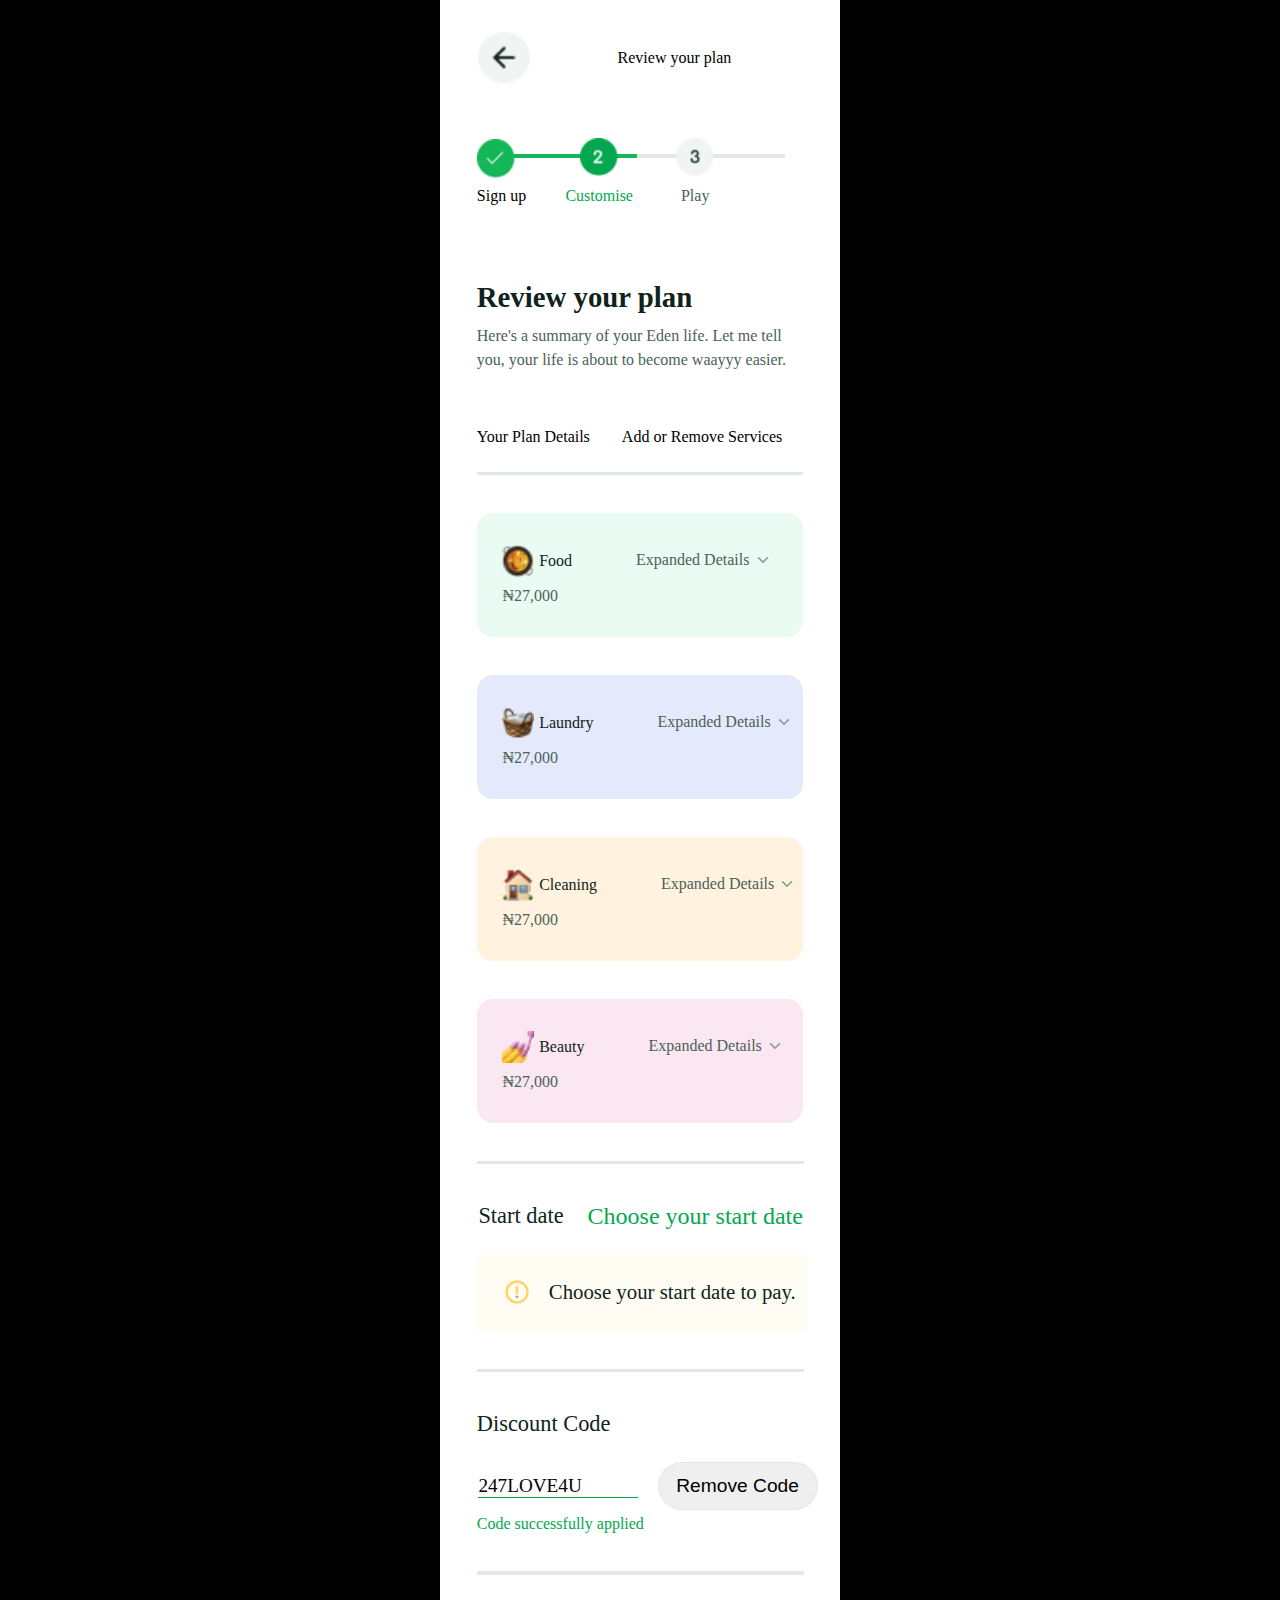
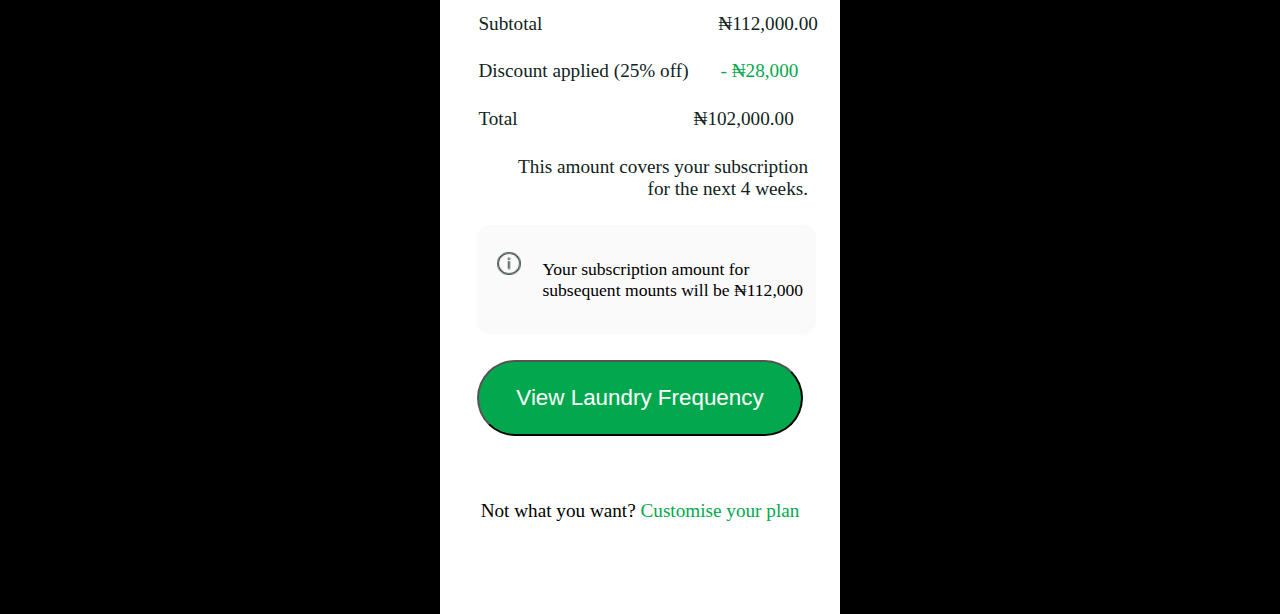
==== sample-five.html @ 5dcfb538 "added the three and five html file" ====
<html lang="en">
  <head>
    <meta charset="UTF-8" />
    <meta name="viewport" content="width=device-width, initial-scale=1.0" />
    <link rel="stylesheet" href="./assets/css/five.css" />
    <title>Document</title>
  </head>
  <body>
    <div class="wrapper">
      <div class="container">
        <header>
          <img
            src="./images/icon/arrow-back.png"
            alt="go back arrow-back"
            class="arrow-back"
          />
          <p class="header-text">Review your plan</p>
        </header>
        <!-- registration flow start here  -->
        <section class="registration">
          <div class="registration__line"></div>
          <div class="registration__apple"></div>
          <div class="registration__greenline"></div>
          <div class="registration_checked">
            <img
              src="./images/icon/checked.png"
              alt="checked-icon"
              class="registration__checked-img"
            />
            <p>Sign up</p>
          </div>
          <div class="registration__icon-2">
            <img
              src="./images/icon/two.png"
              alt="two-icon"
              class="registration__checked-img"
            />
            <p>Customise</p>
          </div>
          <div class="registration__icon-3">
            <img
              src="./images/icon/three.png"
              alt="three-icon"
              class="registration__checked-img"
            />
            <p>Play</p>
          </div>
        </section>
        <!-- review section start here  -->
        <section class="review">
          <h2>Review your plan</h2>
          <p>
            Here's a summary of your Eden life. Let me tell you, your life is
            about to become waayyy easier.
          </p>
        </section>
        <!-- plan section start here  -->
        <section class="plan">
          <div class="plan__content">
            <p>Your Plan Details</p>
            <p>Add or Remove Services</p>
          </div>
          <div class="plan__line"></div>
        </section>
        <!-- item-box start here   -->
        <section class="box food-box">
          <div class="box-item">
            <div class="box-item-1">
              <img src="./images/icon/food.png" alt="food-image" />
              <p>Food</p>
            </div>
            <div class="box-item-2">
              <p>Expanded Details</p>
              <img src="./images/icon/Arrow-down.png" alt="" />
            </div>
          </div>
          <p class="box-item-price">₦27,000</p>
        </section>

        <section class="box laundry-box">
          <div class="box-item">
            <div class="box-item-1">
              <img src="./images/icon/laundry.png" alt="food-image" />
              <p>Laundry</p>
            </div>
            <div class="box-item-2">
              <p>Expanded Details</p>
              <img src="./images/icon/Arrow-down.png" alt="" />
            </div>
          </div>
          <p class="box-item-price">₦27,000</p>
        </section>

        <section class="box cleaning-box">
          <div class="box-item">
            <div class="box-item-1">
              <img src="./images/icon/cleaning.png" alt="food-image" />
              <p>Cleaning</p>
            </div>
            <div class="box-item-2">
              <p>Expanded Details</p>
              <img src="./images/icon/Arrow-down.png" alt="" />
            </div>
          </div>
          <p class="box-item-price">₦27,000</p>
        </section>
        <section class="box beauty-box">
          <div class="box-item">
            <div class="box-item-1">
              <img src="./images/icon/beauty.png" alt="food-image" />
              <p>Beauty</p>
            </div>
            <div class="box-item-2">
              <p>Expanded Details</p>
              <img src="./images/icon/Arrow-down.png" alt="" />
            </div>
          </div>
          <p class="box-item-price">₦27,000</p>
        </section>
        <div class="box__line"></div>

        <section>
          <div class="date">
            <p class="start-date">Start date</p>
            <p class="choose-date">Choose your start date</p>
          </div>
          <div class="schedule">
            <img src="./images/icon/schedule.png" alt="" />
            <p>Choose your start date to pay.</p>
          </div>
          <div class="box__line"></div>
          <div>
            <h3 class="discount">Discount Code</h3>
            <div class="discount__code">
              <div class="code">247LOVE4U</div>
              <button class="discount__code-remove">Remove Code</button>
            </div>
            <p class="applied-code">Code successfully applied</p>
          </div>
          <div class="box__line"></div>
          <div class="total">
            <p class="subtotal">Subtotal</p>
            <p class="maintotal">₦112,000.00</p>
          </div>
          <div class="total">
            <p class="applied-discount">Discount applied (25% off)</p>
            <p class="discount-total">- ₦28,000</p>
          </div>
          <div class="total">
            <p class="subtotal">Total</p>

            <p class="maintotal">₦102,000.00</p>
          </div>
          <p class="duration">
            This amount covers your subscription <br />
            for the next 4 weeks.
          </p>
          <div class="alert">
            <img src="./images/icon/alert.png" alt="alert" />
            <p>
              Your subscription amount for subsequent mounts will be ₦112,000
            </p>
          </div>
        
        </section>
        <footer>
           
               <button class="view-btn">View Laundry Frequency</button> 
               <p> <span>Not what you want?</span> Customise your plan</p>
            
        </footer>
      </div>
    </div>
  </body>
</html>
---- assets/css/five.css ----
* {
    padding: 0;
    margin: 0;
    box-sizing: border-box;
  }
  body {
    background: #000;
    display: flex;
    justify-content: center;
    height: 100dvh;
    overflow: scroll;
  }
  .wrapper {
    background: white;
    width: 400px;
    max-width: 414px;
  }
  .container {
    display: flex;
    flex-direction: column;
    box-sizing: border-box;
    flex-shrink: 0;
    padding: 2rem 0rem 2.7rem 2.3rem;
    width: 100%;
    color: black;
    background: white;
  }
  header {
    display: flex;
    align-items: center;
    margin: 0rem 13rem 3.2rem 0.1rem;
    flex-shrink: 0;
    width: calc(100% -13rem);
  }
  .arrow-back {
    flex-shrink: 0;
    height: 3.2rem;
    margin-right: 5.5rem;
    object-fit: contain;
    vertical-align: top;
    width: 3.2rem;
  }
  .header-text {
    display: flex;
    justify-content: center;
    flex-shrink: 0;
  }
  .registration {
    flex-shrink: 0;
    position: relative;
    height: 5.2rem;
    margin: 0rem 2.5rem 3.9rem 0rem;
  }
  .registration__line {
    background-color: #e1e9e5;
    height: 0.3rem;
    left: 3.1rem;
    top: 1.2rem;
    width: 80%;
    position: absolute;
  }
  .registration__apple {
    background-image: url("/images/apple.png");
    position: absolute;
    background-position: center;
    background-repeat: no-repeat;
    background-size: cover;
    top: 0;
    left: 17rem;
    width: 2.8rem;
    height: 2.8rem;
  }
  .registration__greenline {
    background-color: #14b757;
    position: relative;
    height: 0.3rem;
    width: 8rem;
    left: 2rem;
    top: 1.2rem;
  }
  .registration__checked {
    height: 5.3rem;
    left: 0;
    top: 0.2rem;
    position: absolute;
    width: 4rem;
  }
  .registration__checked-img {
    height: 2.4rem;
    margin-bottom: 0.6rem;
    object-fit: contain;
    width: 2.4rem;
  }
  .registration__checked > p {
    color: #4a6258;
    line-height: 1.3;
    font-size: 1rem;
    font-weight: 300;
  }
  .registration__icon-2 {
    display: flex;
    align-items: center;
    flex-direction: column;
    position: absolute;
    left: 5rem;
    top: 0.2rem;
    height: 5.3rem;
    width: 5.3rem;
  }
  .registration__icon-2 > p {
    color: #03a84e;
    line-height: 1.3;
    font-size: 1rem;
    font-weight: 300;
  }
  .registration__icon-3 {
    display: flex;
    align-items: center;
    flex-direction: column;
    position: absolute;
    left: 11rem;
    top: 0.2rem;
    height: 5.3rem;
    width: 5.3rem;
  }
  .registration__icon-3 > p {
    color: #4a6258;
    line-height: 1.3;
    font-size: 1rem;
    font-weight: 300;
  }
  
  .review {
    display: flex;
    flex-shrink: 0;
    flex-direction: column;
    margin: 0rem 3rem 3.5rem 0rem;
  }
  .review > h2 {
    flex-shrink: 0;
    color: #0f231a;
    font-weight: 700;
    line-height: 1.2;
    margin-bottom: 0.6rem;
    font-size: 1.8rem;
  }
  .review > p {
    color: #4a6258;
    flex-shrink: 0;
    font-size: 1rem;
    font-weight: 400;
    line-height: 1.5;
  }
  
  .plan {
    display: flex;
    align-items: center;
    flex-direction: column;
    flex-shrink: 0;
    margin: 0rem 2.3rem 2.4rem 0rem;
  }
  .plan__content {
    display: flex;
    width: 100%;
    flex-shrink: 0;
    margin-bottom: 1.6rem;
    align-items: center;
  }
  .plan__content:first-child > p {
    margin-right: 2rem;
    flex-shrink: 0;
    color: #000;
    font-weight: 400;
  }
  .plan__content:last-child > p {
    flex-shrink: 0;
    color: #03a84e;
    font-weight: 400;
    text-align: right;
  }
  .plan__line {
    background-color: #e1e9e5;
    height: 0.2rem;
    width: 100%;
  }
  .box {
    flex-shrink: 0;
    box-sizing: border-box;
    border-radius: 1rem;
    margin: 0rem 2.3rem 2.4rem 0rem;
    padding: 2rem 2.156rem 2rem 1.6rem;
  }
  .box-item {
    display: flex;
    align-items: center;
    height: 2rem;
    margin-bottom: 0.6rem;
    /* background-color: yellow; */
  }
  .box-item-price {
    color: #4a6258;
    font-size: 1rem;
    font-weight: 400;
    text-align: left;
  }
  .box-item-1 {
    display: flex;
    align-items: center;
    height: 100%;
    margin-right: 4rem;
  }
  .box-item-1 img {
    height: 2rem;
    flex-shrink: 0;
    object-fit: contain;
    width: 2rem;
    margin-right: 0.3rem;
  }
  .box-item-1 p {
    color: #0f231a;
    flex-shrink: 0;
    font-weight: 400;
  }
  .box-item-2 {
    align-items: center;
    display: flex;
    flex-shrink: 0;
    height: calc(100% - 0.4rem);
    margin: 0.1rem 0rem 0.3rem 0rem;
  }
  .box-item-2 p {
    color: #4a6258;
    flex-shrink: 0;
    text-align: right;
    margin-right: 0.2rem;
  }
  .food-box {
    background-color: #e9fbf2;
  }
  .laundry-box {
    background-color: #e5e9fc;
  }
  .beauty-box {
    background-color: #fbe7f1;
  }
  .cleaning-box {
    background-color: #fff3df;
  }
  
  .box__line {
    background-color: #e1e9e5;
    height: 0.2rem;
    width: 90%;
    margin: 0rem 2.3rem 2.4rem 0rem;
  }
  .date {
    display: flex;
    align-items: center;
    flex-shrink: 0;
    margin: 0rem 2rem 1.6rem 0.1rem;
  }
  .start-date {
    color: #0f231a;
    flex-shrink: 0;
    font-weight: 400;
    margin-right: 1.5rem;
    font-size: 1.4rem;
  }
  .choose-date {
    color: #03a84e;
    flex-shrink: 0;
    font-weight: 400;
    font-size: 1.5rem;
  }
  .schedule {
    display: flex;
    align-items: center;
    flex-shrink: 0;
    box-sizing: border-box;
    margin: 0rem 2rem 2.4rem 0.1rem;
    padding: 1.5rem 5rem 1.6rem 1.6rem;
    background: #fffcf4;
  }
  .schedule img {
    height: 1.6rem;
    margin-right: 1.2rem;
    width: 1.6rem;
    object-fit: contain;
    vertical-align: top;
    flex-shrink: 0;
  }
  .schedule p {
    flex-shrink: 0;
    color: #0f231a;
    font-size: 1.3rem;
    font-weight: 500;
  }
  .discount {
    color: #0f231a;
    flex-shrink: 0;
    font-weight: 400;
    margin: 0rem 10rem 1.6rem 0rem;
    font-size: 1.4rem;
  }
  .discount__code {
    display: flex;
    flex-shrink: 0;
    align-items: center;
    margin: 0rem 2.4rem 0.3rem 0.1rem;
  }
  .code {
    border-bottom: solid 0.1rem #03a84e;
    flex-shrink: 0;
    font-weight: 400;
    font-size: 1.2rem;
    margin-right: 1.2rem;
    width: 10rem;
  }
  .discount__code-remove {
    text-align: center;
    border: solid 0.1rem #e1e9e5;
    color: #000;
    height: 3rem;
    width: 10rem;
    font-size: 1.2rem;
    font-weight: 400;
    flex-shrink: 0;
    border-radius: 3.2rem;
  }
  .applied-code {
    color: #03a84e;
    flex-shrink: 0;
    font-size: 1rem;
    font-weight: 400;
    margin: 0rem 2rem 2.4rem 0rem;
  }
  .total {
    display: flex;
    flex-shrink: 0;
    align-items: center;
    margin: 0rem 2.4rem 1.6rem 0.1rem;
  }
  .subtotal {
    flex-shrink: 0;
    color: #0f231a;
    margin-right: 11rem;
    font-weight: 400;
    font-size: 1.2rem;
  }
  .maintotal {
    flex-shrink: 0;
    color: #0f231a;
    font-weight: 400;
    font-size: 1.2rem;
    text-align: right;
  }
  .applied-discount {
    flex-shrink: 0;
    color: #0f231a;
    margin-right: 2rem;
    font-weight: 400;
    font-size: 1.2rem;
  }
  .discount-total {
    flex-shrink: 0;
    color: #03a84e;
    font-weight: 400;
    font-size: 1.2rem;
    text-align: right;
  }
  .duration {
    flex-shrink: 0;
    color: #0f231a;
    margin-right: 2rem;
    font-weight: 400;
    font-size: 1.2rem;
    text-align: right;
  }
  .alert {
    display: flex;
    align-items: center;
    background-color: #f9faf9;
    border-radius: 0.8rem;
    flex-shrink: 0;
    margin: 1.6rem 17rem 1.6rem 0rem;
    padding: 1.6rem 20rem 1.6rem 1.2rem;
  }
  .alert img {
    height: 1.6rem;
    width: 1.6rem;
    flex-shrink: 0;
    object-fit: contain;
    margin: 0rem 1.3rem 2rem 0rem;
  }
  .alert p {
    flex-shrink: 0;
    max-width: 17rem;
    font-size: 1.1rem;
  }
  footer {
    display: flex;
    align-items: center;
    flex-direction: column;
    flex-shrink: 0;
    margin-right: 2.3rem;
  }
  .view-btn {
    background-color: #03a84e;
    height: 4.8rem;
    width: 100%;
    display: flex;
    align-items: center;
    justify-content: center;
    border-radius: 3.2rem;
    flex-shrink: 0;
    outline: none;
    color: #fff;
    text-align: center;
    font-size: 1.4rem;
    font-weight: 400;
    margin-bottom: 4rem;
  }
  footer > p {
    color: #03a84e;
    font-weight: 400;
    font-size: 1.2rem;
    margin-bottom: 3rem;
  }
  footer > p > span {
    color: black;
  }
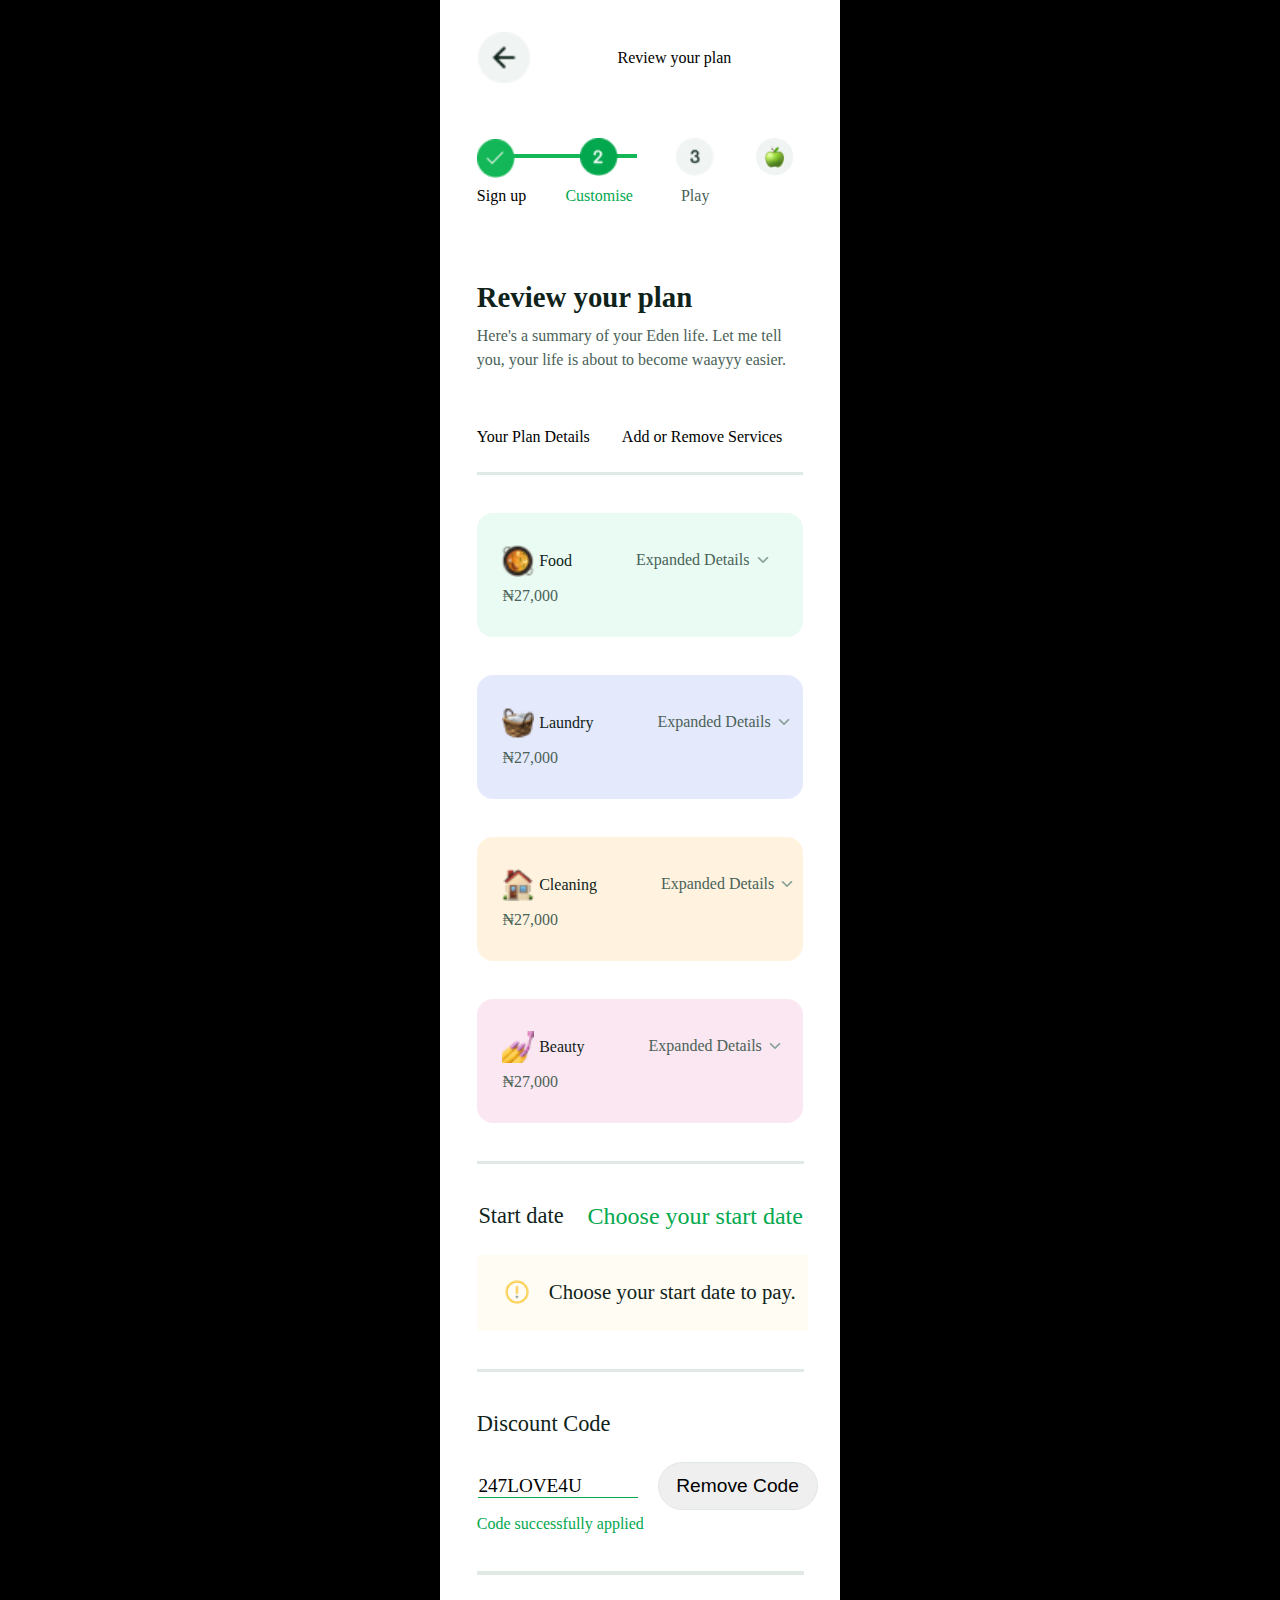
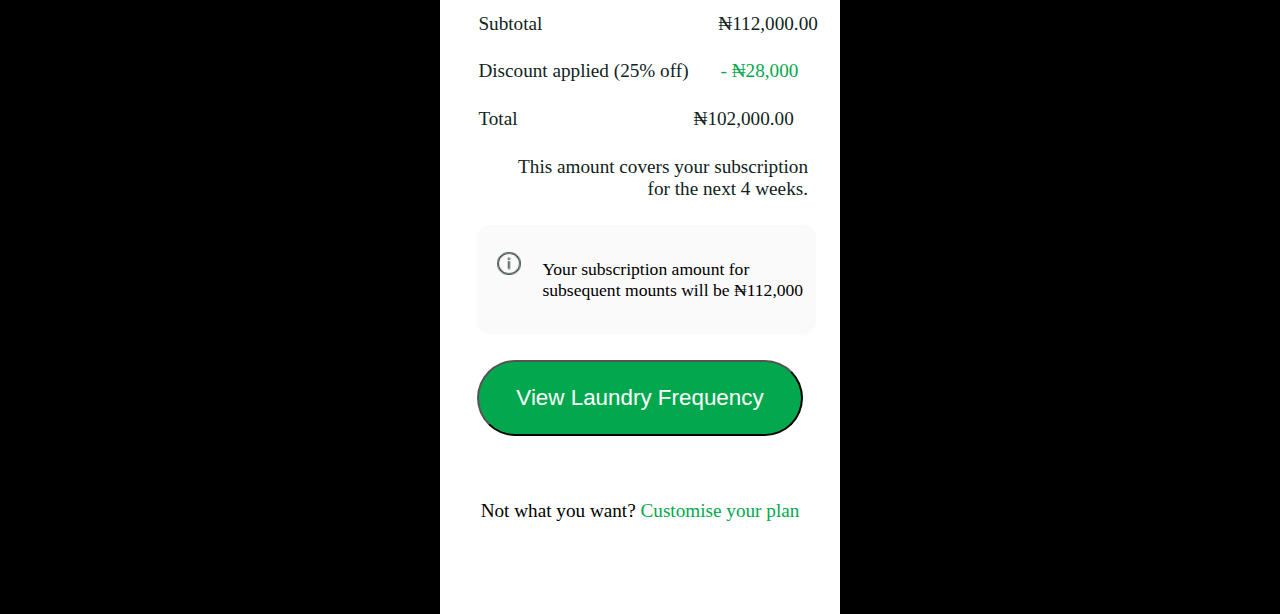
==== commit 559350dc: "updated the five nd three components" ====
--- a/sample-five.html
+++ b/sample-five.html
@@ -1,175 +1,166 @@
 <html lang="en">
-  <head>
+
+<head>
     <meta charset="UTF-8" />
     <meta name="viewport" content="width=device-width, initial-scale=1.0" />
     <link rel="stylesheet" href="./assets/css/five.css" />
     <title>Document</title>
-  </head>
-  <body>
+</head>
+
+<body>
     <div class="wrapper">
-      <div class="container">
-        <header>
-          <img
-            src="./images/icon/arrow-back.png"
-            alt="go back arrow-back"
-            class="arrow-back"
-          />
-          <p class="header-text">Review your plan</p>
-        </header>
-        <!-- registration flow start here  -->
-        <section class="registration">
-          <div class="registration__line"></div>
-          <div class="registration__apple"></div>
-          <div class="registration__greenline"></div>
-          <div class="registration_checked">
-            <img
-              src="./images/icon/checked.png"
-              alt="checked-icon"
-              class="registration__checked-img"
-            />
-            <p>Sign up</p>
-          </div>
-          <div class="registration__icon-2">
-            <img
-              src="./images/icon/two.png"
-              alt="two-icon"
-              class="registration__checked-img"
-            />
-            <p>Customise</p>
-          </div>
-          <div class="registration__icon-3">
-            <img
-              src="./images/icon/three.png"
-              alt="three-icon"
-              class="registration__checked-img"
-            />
-            <p>Play</p>
-          </div>
-        </section>
-        <!-- review section start here  -->
-        <section class="review">
-          <h2>Review your plan</h2>
-          <p>
-            Here's a summary of your Eden life. Let me tell you, your life is
-            about to become waayyy easier.
-          </p>
-        </section>
-        <!-- plan section start here  -->
-        <section class="plan">
-          <div class="plan__content">
-            <p>Your Plan Details</p>
-            <p>Add or Remove Services</p>
-          </div>
-          <div class="plan__line"></div>
-        </section>
-        <!-- item-box start here   -->
-        <section class="box food-box">
-          <div class="box-item">
-            <div class="box-item-1">
-              <img src="./images/icon/food.png" alt="food-image" />
-              <p>Food</p>
-            </div>
-            <div class="box-item-2">
-              <p>Expanded Details</p>
-              <img src="./images/icon/Arrow-down.png" alt="" />
-            </div>
-          </div>
-          <p class="box-item-price">₦27,000</p>
-        </section>
+        <div class="container">
+            <header>
+                <img src="./images/icon/arrow-back.png" alt="go back arrow-back" class="arrow-back" />
+                <p class="header-text">Review your plan</p>
+            </header>
+            <!-- registration flow start here  -->
+            <section class="registration">
+                <!-- <div class="registration__line"></div> -->
+                <div class="registration__apple"></div>
+                <div class="registration__greenline"></div>
+                <div class="registration_checked">
+                    <img src="./images/icon/checked.png" alt="checked-icon" class="registration__checked-img" />
+                    <p>Sign up</p>
+                </div>
+                <div class="registration__icon-2">
+                    <img src="./images/icon/two.png" alt="two-icon" class="registration__checked-img" />
+                    <p>Customise</p>
+                </div>
+                <div class="registration__icon-3">
+                    <img src="./images/icon/three.png" alt="three-icon" class="registration__checked-img" />
+                    <p>Play</p>
+                </div>
+                <div class="registration__icon-4">
+                    <img src="./images/icon/apple-bck.svg" alt=""
+                    class="registration__checked-img">
+                </div>
+            </section>
+            <!-- review section start here  -->
+            <section class="review">
+                <h2>Review your plan</h2>
+                <p>
+                    Here's a summary of your Eden life. Let me tell you, your life is
+                    about to become waayyy easier.
+                </p>
+            </section>
+            <!-- plan section start here  -->
+            <section class="plan">
+                <div class="plan__content">
+                    <p>Your Plan Details</p>
+                    <p>Add or Remove Services</p>
+                </div>
+                <div class="plan__line"></div>
+            </section>
+            <!-- item-box start here   -->
+            <section class="box food-box">
+                <div class="box-item">
+                    <div class="box-item-1">
+                        <img src="./images/icon/food.png" alt="food-image" />
+                        <p>Food</p>
+                    </div>
+                    <div class="box-item-2">
+                        <p>Expanded Details</p>
+                        <img src="./images/icon/Arrow-down.png" alt="" />
+                    </div>
+                </div>
+                <p class="box-item-price">₦27,000</p>
+            </section>
 
-        <section class="box laundry-box">
-          <div class="box-item">
-            <div class="box-item-1">
-              <img src="./images/icon/laundry.png" alt="food-image" />
-              <p>Laundry</p>
-            </div>
-            <div class="box-item-2">
-              <p>Expanded Details</p>
-              <img src="./images/icon/Arrow-down.png" alt="" />
-            </div>
-          </div>
-          <p class="box-item-price">₦27,000</p>
-        </section>
+            <section class="box laundry-box">
+                <div class="box-item">
+                    <div class="box-item-1">
+                        <img src="./images/icon/laundry.png" alt="food-image" />
+                        <p>Laundry</p>
+                    </div>
+                    <div class="box-item-2">
+                        <p>Expanded Details</p>
+                        <img src="./images/icon/Arrow-down.png" alt="" />
+                    </div>
+                </div>
+                <p class="box-item-price">₦27,000</p>
+            </section>
 
-        <section class="box cleaning-box">
-          <div class="box-item">
-            <div class="box-item-1">
-              <img src="./images/icon/cleaning.png" alt="food-image" />
-              <p>Cleaning</p>
-            </div>
-            <div class="box-item-2">
-              <p>Expanded Details</p>
-              <img src="./images/icon/Arrow-down.png" alt="" />
-            </div>
-          </div>
-          <p class="box-item-price">₦27,000</p>
-        </section>
-        <section class="box beauty-box">
-          <div class="box-item">
-            <div class="box-item-1">
-              <img src="./images/icon/beauty.png" alt="food-image" />
-              <p>Beauty</p>
-            </div>
-            <div class="box-item-2">
-              <p>Expanded Details</p>
-              <img src="./images/icon/Arrow-down.png" alt="" />
-            </div>
-          </div>
-          <p class="box-item-price">₦27,000</p>
-        </section>
-        <div class="box__line"></div>
+            <section class="box cleaning-box">
+                <div class="box-item">
+                    <div class="box-item-1">
+                        <img src="./images/icon/cleaning.png" alt="food-image" />
+                        <p>Cleaning</p>
+                    </div>
+                    <div class="box-item-2">
+                        <p>Expanded Details</p>
+                        <img src="./images/icon/Arrow-down.png" alt="" />
+                    </div>
+                </div>
+                <p class="box-item-price">₦27,000</p>
+            </section>
+            <section class="box beauty-box">
+                <div class="box-item">
+                    <div class="box-item-1">
+                        <img src="./images/icon/beauty.png" alt="food-image" />
+                        <p>Beauty</p>
+                    </div>
+                    <div class="box-item-2">
+                        <p>Expanded Details</p>
+                        <img src="./images/icon/Arrow-down.png" alt="" />
+                    </div>
+                </div>
+                <p class="box-item-price">₦27,000</p>
+            </section>
+            <div class="box__line"></div>
 
-        <section>
-          <div class="date">
-            <p class="start-date">Start date</p>
-            <p class="choose-date">Choose your start date</p>
-          </div>
-          <div class="schedule">
-            <img src="./images/icon/schedule.png" alt="" />
-            <p>Choose your start date to pay.</p>
-          </div>
-          <div class="box__line"></div>
-          <div>
-            <h3 class="discount">Discount Code</h3>
-            <div class="discount__code">
-              <div class="code">247LOVE4U</div>
-              <button class="discount__code-remove">Remove Code</button>
-            </div>
-            <p class="applied-code">Code successfully applied</p>
-          </div>
-          <div class="box__line"></div>
-          <div class="total">
-            <p class="subtotal">Subtotal</p>
-            <p class="maintotal">₦112,000.00</p>
-          </div>
-          <div class="total">
-            <p class="applied-discount">Discount applied (25% off)</p>
-            <p class="discount-total">- ₦28,000</p>
-          </div>
-          <div class="total">
-            <p class="subtotal">Total</p>
+            <section>
+                <div class="date">
+                    <p class="start-date">Start date</p>
+                    <p class="choose-date">Choose your start date</p>
+                </div>
+                <div class="schedule">
+                    <img src="./images/icon/schedule.png" alt="" />
+                    <p>Choose your start date to pay.</p>
+                </div>
+                <div class="box__line"></div>
+                <div>
+                    <h3 class="discount">Discount Code</h3>
+                    <div class="discount__code">
+                        <div class="code">247LOVE4U</div>
+                        <button class="discount__code-remove">Remove Code</button>
+                    </div>
+                    <p class="applied-code">Code successfully applied</p>
+                </div>
+                <div class="box__line"></div>
+                <div class="total">
+                    <p class="subtotal">Subtotal</p>
+                    <p class="maintotal">₦112,000.00</p>
+                </div>
+                <div class="total">
+                    <p class="applied-discount">Discount applied (25% off)</p>
+                    <p class="discount-total">- ₦28,000</p>
+                </div>
+                <div class="total">
+                    <p class="subtotal">Total</p>
 
-            <p class="maintotal">₦102,000.00</p>
-          </div>
-          <p class="duration">
-            This amount covers your subscription <br />
-            for the next 4 weeks.
-          </p>
-          <div class="alert">
-            <img src="./images/icon/alert.png" alt="alert" />
-            <p>
-              Your subscription amount for subsequent mounts will be ₦112,000
-            </p>
-          </div>
-        
-        </section>
-        <footer>
-           
-               <button class="view-btn">View Laundry Frequency</button> 
-               <p> <span>Not what you want?</span> Customise your plan</p>
-            
-        </footer>
-      </div>
+                    <p class="maintotal">₦102,000.00</p>
+                </div>
+                <p class="duration">
+                    This amount covers your subscription <br />
+                    for the next 4 weeks.
+                </p>
+                <div class="alert">
+                    <img src="./images/icon/alert.png" alt="alert" />
+                    <p>
+                        Your subscription amount for subsequent mounts will be ₦112,000
+                    </p>
+                </div>
+
+            </section>
+            <footer>
+
+                <button class="view-btn">View Laundry Frequency</button>
+                <p> <span>Not what you want?</span> Customise your plan</p>
+
+            </footer>
+        </div>
     </div>
-  </body>
-</html>
+</body>
+
+</html>--- a/assets/css/five.css
+++ b/assets/css/five.css
@@ -60,7 +60,7 @@
     position: absolute;
   }
   .registration__apple {
-    background-image: url("/images/apple.png");
+    background-image: url("../images/apple.png");
     position: absolute;
     background-position: center;
     background-repeat: no-repeat;
@@ -123,6 +123,17 @@
     height: 5.3rem;
     width: 5.3rem;
   }
+
+  .registration__icon-4 {
+    display: flex;
+    align-items: center;
+    flex-direction: column;
+    position: absolute;
+    left: 16rem;
+    top: 0.2rem;
+    height: 5.3rem;
+    width: 5.3rem;
+  }
   .registration__icon-3 > p {
     color: #4a6258;
     line-height: 1.3;
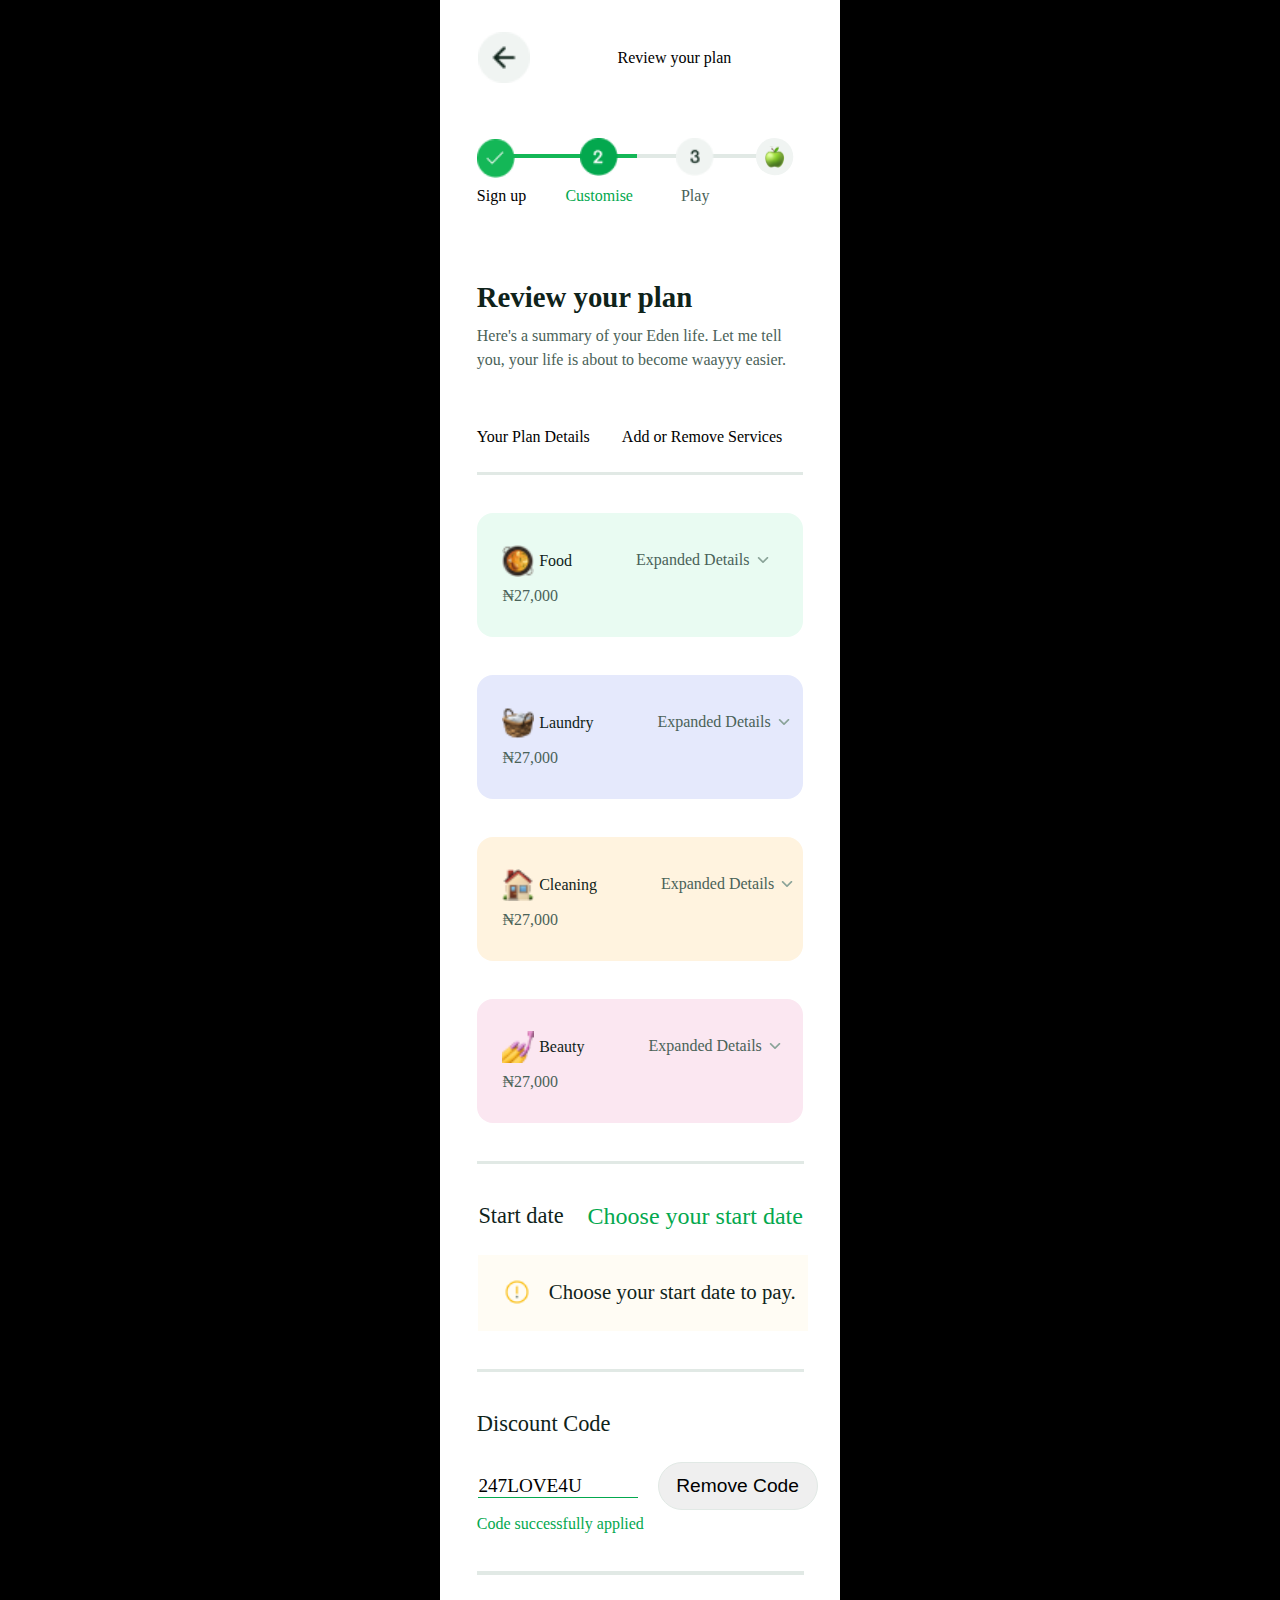
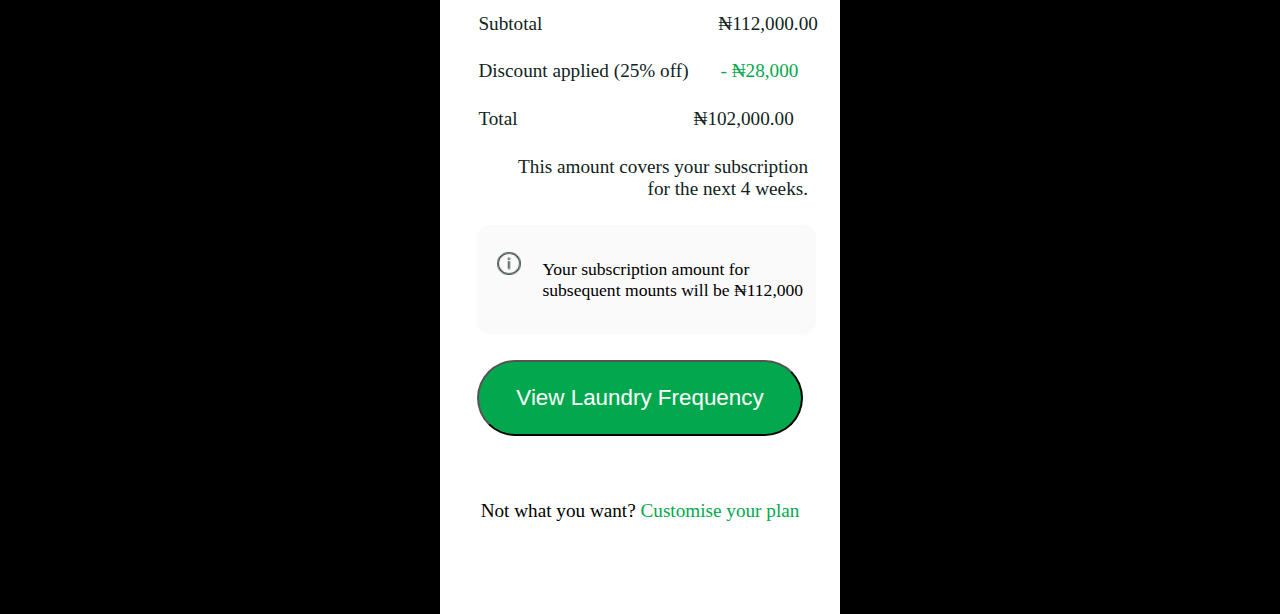
==== commit b47103ab: "updated t sample four file" ====
--- a/sample-five.html
+++ b/sample-five.html
@@ -16,8 +16,8 @@
             </header>
             <!-- registration flow start here  -->
             <section class="registration">
-                <!-- <div class="registration__line"></div> -->
-                <div class="registration__apple"></div>
+                <div class="registration__line"></div>
+                <!-- <div class="registration__apple"></div> -->
                 <div class="registration__greenline"></div>
                 <div class="registration_checked">
                     <img src="./images/icon/checked.png" alt="checked-icon" class="registration__checked-img" />
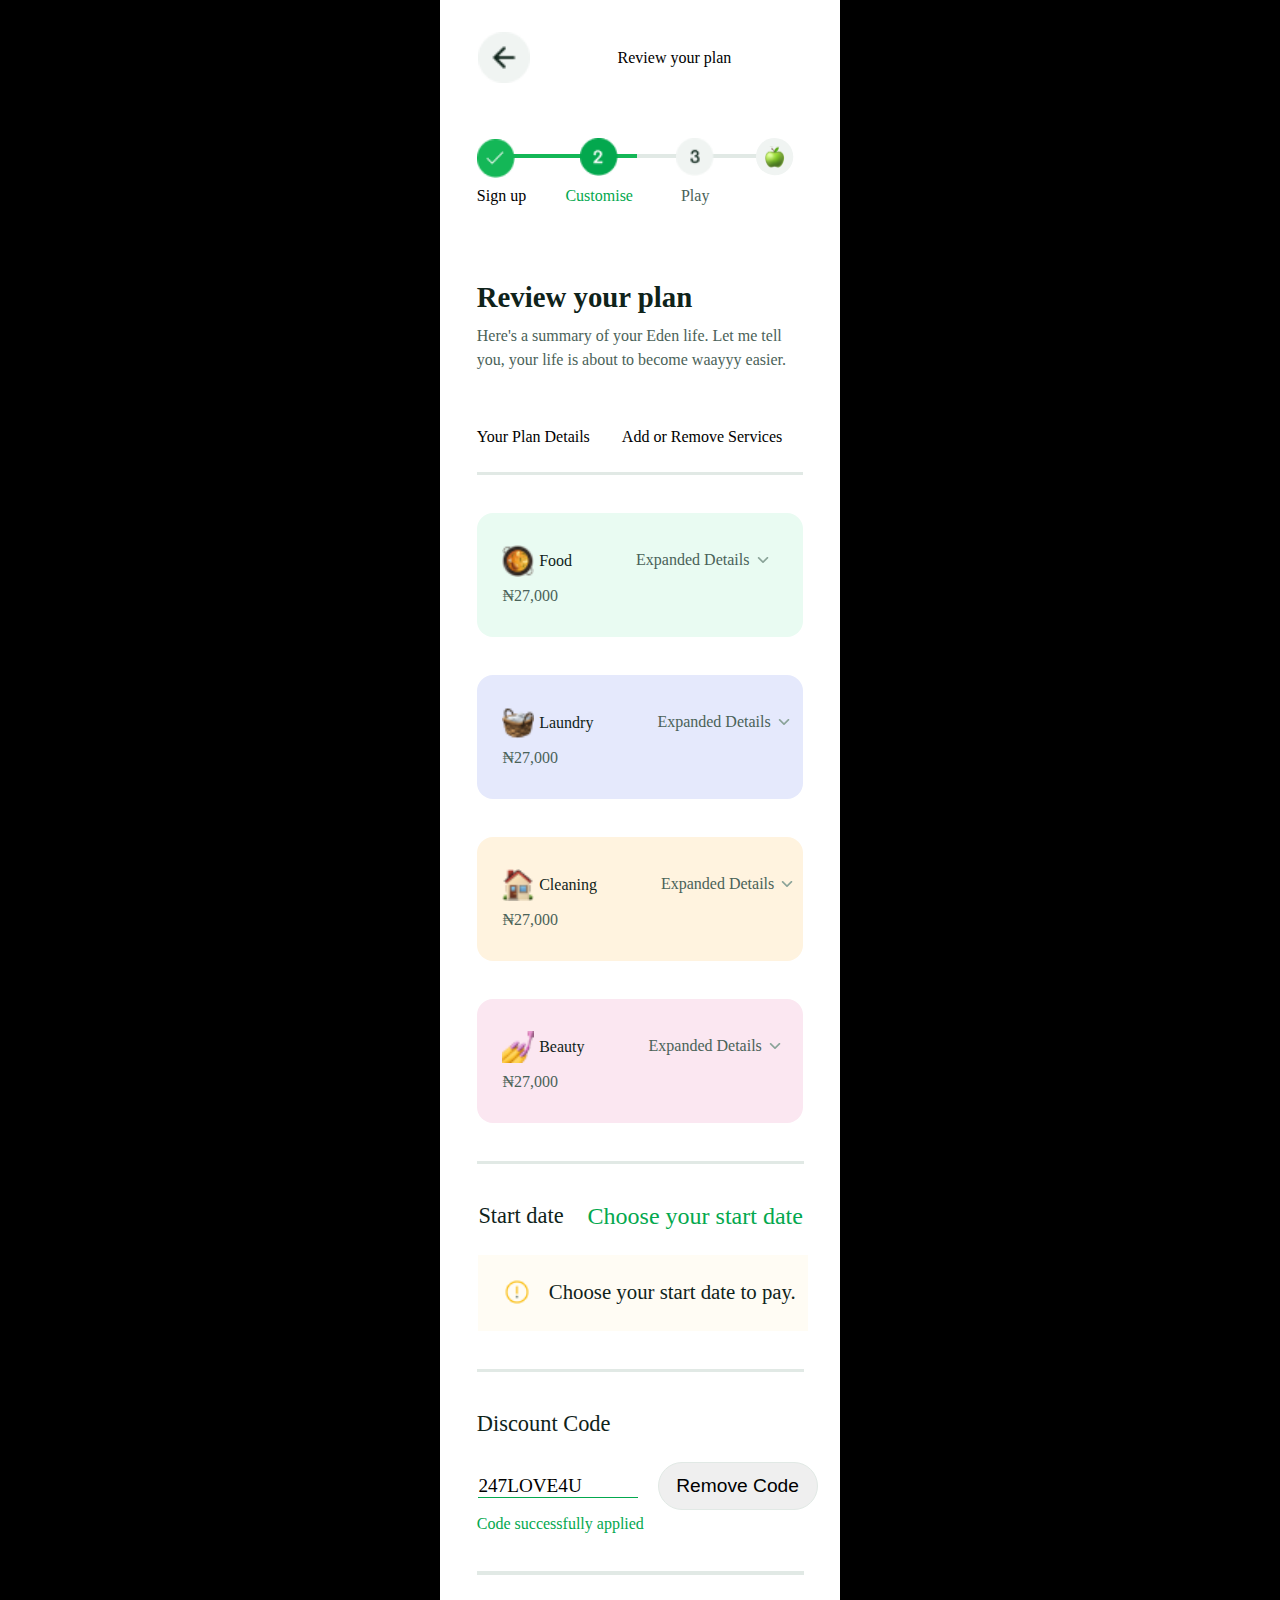
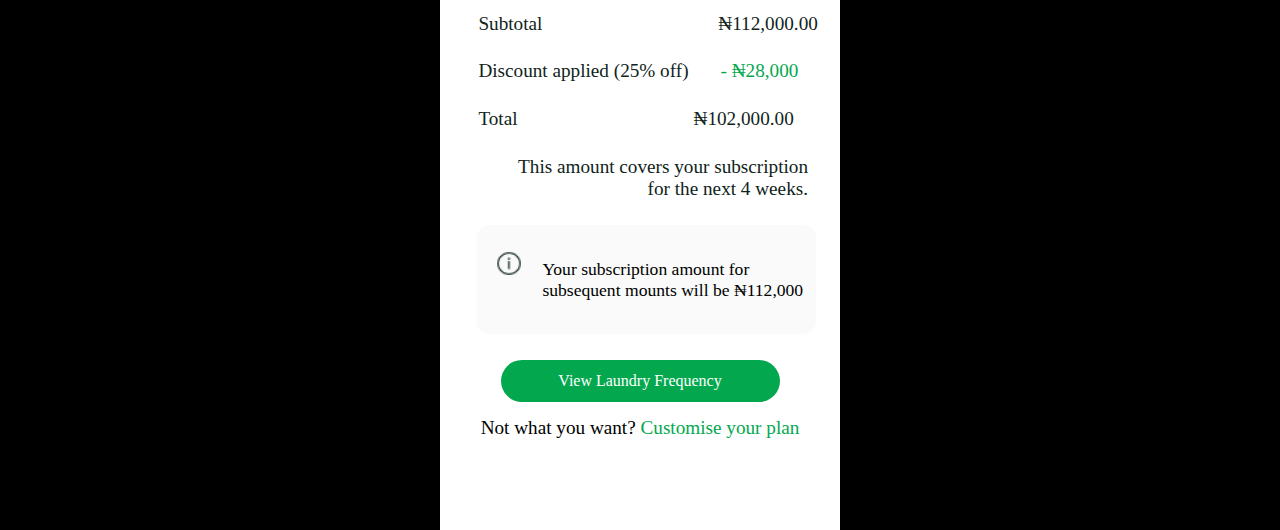
==== commit 1aa0c6df: "updated the index file" ====
--- a/sample-five.html
+++ b/sample-five.html
@@ -154,8 +154,12 @@
 
             </section>
             <footer>
+                
+                
 
-                <button class="view-btn">View Laundry Frequency</button>
+                    <a class="btn-link" href="sample-five.html">View Laundry Frequency</a>
+                
+                 
                 <p> <span>Not what you want?</span> Customise your plan</p>
 
             </footer>
--- a/assets/css/five.css
+++ b/assets/css/five.css
@@ -415,21 +415,21 @@
     flex-shrink: 0;
     margin-right: 2.3rem;
   }
-  .view-btn {
-    background-color: #03a84e;
-    height: 4.8rem;
-    width: 100%;
-    display: flex;
-    align-items: center;
+  .btn-link {
+    width: 279px;
+    top: 604px;
+    left: 48px;
+    padding: 12px 16px 12px 16px;
+    border-radius: 32px;
+    gap: 8px;
+    background: #03a84e;
+    color: #fff;
+    text-decoration: none;
+    border: none;
+    display: flex;
     justify-content: center;
-    border-radius: 3.2rem;
-    flex-shrink: 0;
-    outline: none;
-    color: #fff;
-    text-align: center;
-    font-size: 1.4rem;
-    font-weight: 400;
-    margin-bottom: 4rem;
+    align-items: center;
+    margin: auto auto 15px;
   }
   footer > p {
     color: #03a84e;
